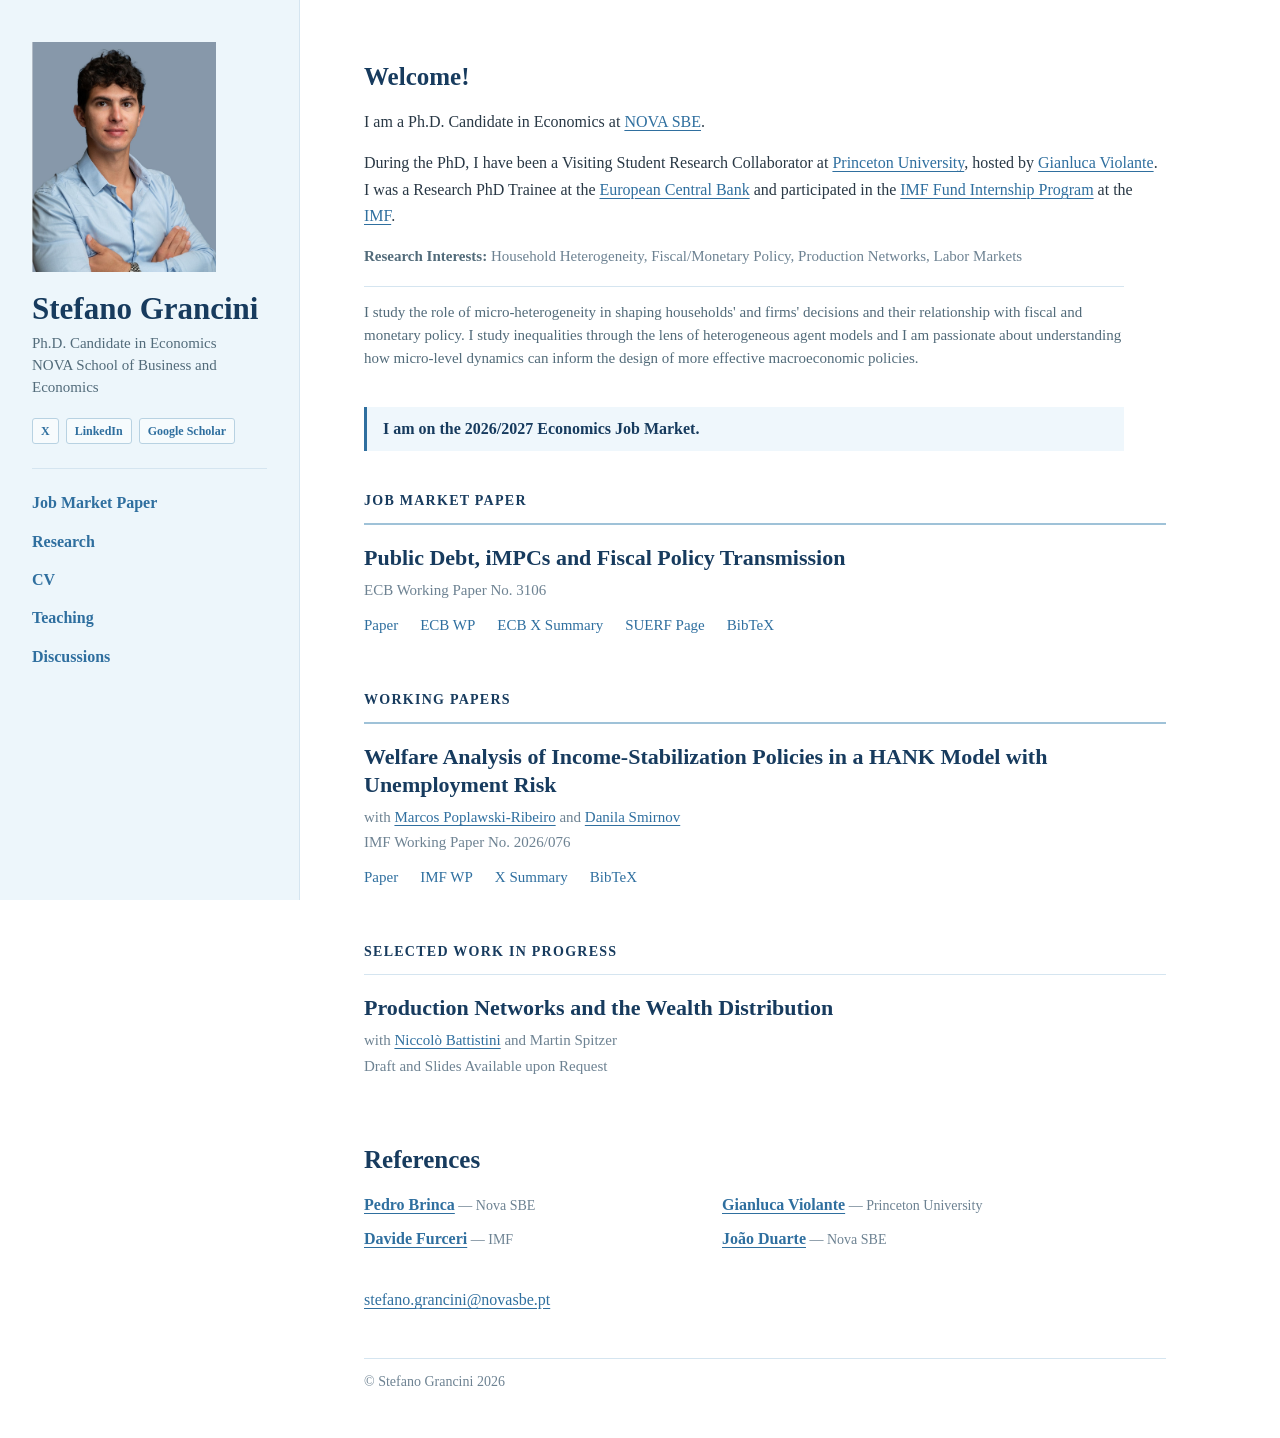
==== index.html @ c10cb844 "Remove redundant JMP resource links" ====
<!doctype html>
<html lang="en">
<head>
  <meta charset="utf-8">
  <meta name="viewport" content="width=device-width,initial-scale=1">
  <title>Stefano Grancini | Economist</title>
  <meta name="description" content="Stefano Grancini is a Ph.D. Candidate in Economics at NOVA School of Business and Economics, researching household heterogeneity and macroeconomic policy.">
  <link rel="canonical" href="https://www.stefanograncini.com/">
  <meta property="og:type" content="profile">
  <meta property="og:title" content="Stefano Grancini | Economist">
  <meta property="og:description" content="Ph.D. Candidate in Economics at NOVA School of Business and Economics, researching household heterogeneity and macroeconomic policy.">
  <meta property="og:url" content="https://www.stefanograncini.com/">
  <link rel="stylesheet" href="assets/css/site.css?v=caf388e6">
  <script type="application/ld+json">
    {
      "@context": "https://schema.org",
      "@type": "Person",
      "name": "Stefano Grancini",
      "url": "https://www.stefanograncini.com/",
      "jobTitle": "Ph.D. Candidate in Economics",
      "sameAs": [
        "https://www.linkedin.com/in/stefanograncini/",
        "https://x.com/SGrancini",
        "https://scholar.google.com/citations?user=G8B_nNYAAAAJ"
      ],
      "affiliation": {
        "@type": "CollegeOrUniversity",
        "name": "NOVA School of Business and Economics",
        "url": "https://www.novasbe.unl.pt/"
      }
    }
  </script>
</head>
<body>
  <div class="site">
    <aside class="rail">
      <img class="portrait" src="assets/images/stefano-grancini.png" alt="Stefano Grancini">
      <h1 class="name"><a class="home-link" href="./">Stefano Grancini</a></h1>
      <p class="position">Ph.D. Candidate in Economics<br>NOVA School of Business and Economics</p>
      <div class="profiles" aria-label="Academic and social profiles">
        <a href="https://x.com/SGrancini" target="_blank" rel="noopener noreferrer" aria-label="Stefano Grancini on X">X</a>
        <a href="https://www.linkedin.com/in/stefanograncini/" target="_blank" rel="noopener noreferrer" aria-label="Stefano Grancini on LinkedIn">LinkedIn</a>
        <a href="https://scholar.google.com/citations?user=G8B_nNYAAAAJ" target="_blank" rel="noopener noreferrer" aria-label="Stefano Grancini on Google Scholar">Google Scholar</a>
      </div>
      <nav class="railnav" aria-label="Primary navigation">
        <a href="https://jmp.stefanograncini.com/paper.pdf">Job Market Paper</a>
        <a href="research/">Research</a>
        <a href="cv/">CV</a>
        <a href="teaching/">Teaching</a>
        <a href="discussions/">Discussions</a>
      </nav>
    </aside>

    <main class="content">
      <div class="intro">
        <h1 class="welcome-title">Welcome!</h1>
        <p>I am a Ph.D. Candidate in Economics at <a href="https://www.novasbe.unl.pt/en/programs/phds/phd-in-economics-finance/overview">NOVA SBE</a>.</p>
        <p>During the PhD, I have been a Visiting Student Research Collaborator at <a href="https://www.princeton.edu/">Princeton University</a>, hosted by <a href="https://violante.economics.princeton.edu/">Gianluca Violante</a>. I was a Research PhD Trainee at the <a href="https://www.ecb.europa.eu/pub/economic-research/html/index.en.html">European Central Bank</a> and participated in the <a href="https://www.imf.org/en/About/Recruitment/working-at-the-imf/fund-internship-program">IMF Fund Internship Program</a> at the <a href="https://www.imf.org/en/Home">IMF</a>.</p>
        <p class="interests"><strong>Research Interests:</strong> Household Heterogeneity, Fiscal/Monetary Policy, Production Networks, Labor Markets</p>
        <p class="research-focus">I study the role of micro-heterogeneity in shaping households' and firms' decisions and their relationship with fiscal and monetary policy. I study inequalities through the lens of heterogeneous agent models and I am passionate about understanding how micro-level dynamics can inform the design of more effective macroeconomic policies.</p>
        <p class="market">I am on the 2026/2027 Economics Job Market.</p>
      </div>

      <section>
        <p class="section-label">Job Market Paper</p>
        <article class="paper">
          <h2><a class="paper-title-link" href="https://jmp.stefanograncini.com/paper.pdf">Public Debt, iMPCs and Fiscal Policy Transmission</a></h2>
          <p class="meta">ECB Working Paper No. 3106</p>
          <div class="paper-links">
            <a href="https://jmp.stefanograncini.com/paper.pdf">Paper</a>
            <a href="https://www.ecb.europa.eu/pub/pdf/scpwps/ecb.wp3106~d78ff7ac24.en.pdf">ECB WP</a>
            <a href="https://x.com/ECB_Research/status/1979112643198591171" target="_blank" rel="noopener noreferrer">ECB X Summary</a>
            <a href="https://www.suerf.org/publications/suerf-policy-notes-and-briefs/when-high-debt-dampens-fiscal-power-how-public-debt-shapes-impcs-and-fiscal-transmission/">SUERF Page</a>
            <a href="assets/documents/public-debt-impcs-fiscal-policy-transmission.bib">BibTeX</a>
          </div>
        </article>
      </section>

      <section>
        <h2 class="section-label">Working Papers</h2>
        <article class="paper">
          <h2><a class="paper-title-link" href="https://www.imf.org/-/media/files/publications/wp/2026/english/wpiea2026076-source-pdf.pdf">Welfare Analysis of Income-Stabilization Policies in a HANK Model with Unemployment Risk</a></h2>
          <p class="coauthors">with <a href="https://sites.google.com/site/marcospoplawskiribeiro/home">Marcos Poplawski-Ribeiro</a> and <a href="https://www.danilasmirnov.com/">Danila Smirnov</a></p>
          <p class="meta">IMF Working Paper No. 2026/076</p>
          <div class="paper-links">
            <a href="https://www.imf.org/-/media/files/publications/wp/2026/english/wpiea2026076-source-pdf.pdf">Paper</a>
            <a href="https://www.imf.org/en/publications/wp/issues/2026/04/10/welfare-analysis-of-income-stabilization-policies-in-a-hank-model-with-unemployment-risk-575354">IMF WP</a>
            <a href="https://x.com/SGrancini/status/2042990411459784709" target="_blank" rel="noopener noreferrer">X Summary</a>
            <a href="assets/documents/welfare-income-stabilization-hank.bib">BibTeX</a>
          </div>
        </article>

        <h2 class="section-label">Selected Work in Progress</h2>
        <article class="paper">
          <h2>Production Networks and the Wealth Distribution</h2>
          <p class="coauthors">with <a href="https://www.ecb.europa.eu/pub/research/authors/profiles/niccolo-battistini.en.html">Niccolò Battistini</a> and Martin Spitzer</p>
          <p class="meta">Draft and Slides Available upon Request</p>
        </article>
      </section>

      <section>
        <h2 class="references-title">References</h2>
        <div class="refs">
          <p><a class="ref-name" href="https://pedrobrinca.pt/research/">Pedro Brinca</a><span class="ref-affiliation"> — Nova SBE</span></p>
          <p><a class="ref-name" href="https://violante.economics.princeton.edu/">Gianluca Violante</a><span class="ref-affiliation"> — Princeton University</span></p>
          <p><a class="ref-name" href="https://scholar.google.com/citations?user=kx7wu10AAAAJ&amp;hl=it&amp;oi=ao">Davide Furceri</a><span class="ref-affiliation"> — IMF</span></p>
          <p><a class="ref-name" href="https://jbduarte.com/">João Duarte</a><span class="ref-affiliation"> — Nova SBE</span></p>
        </div>
      </section>

      <p class="contact"><a href="mailto:stefano.grancini@novasbe.pt">stefano.grancini@novasbe.pt</a></p>
      <footer>© Stefano Grancini 2026</footer>
    </main>
  </div>
</body>
</html>
---- assets/css/site.css ----
:root {
  --page: #ffffff;
  --rail: #edf6fb;
  --heading: #173b5e;
  --text: #293845;
  --link: #2f6f9f;
  --muted: #6d8292;
  --line: #d5e5f0;
  --highlight: #eff7fc;
  --serif: Georgia, "Times New Roman", serif;
  --sans: Georgia, "Times New Roman", serif;
}

* { box-sizing: border-box; }

html { background: var(--page); }

body {
  margin: 0;
  background: var(--page);
  color: var(--text);
  font: 16px/1.65 var(--serif);
}

a {
  color: var(--link);
  text-underline-offset: 3px;
  text-decoration-thickness: 1px;
}

a:focus-visible {
  outline: 2px solid var(--link);
  outline-offset: 4px;
  border-radius: 1px;
}

.site {
  display: grid;
  grid-template-columns: 300px minmax(0, 1fr);
  min-height: 100vh;
}

.rail {
  position: sticky;
  top: 0;
  height: 100vh;
  padding: 42px 32px;
  background: var(--rail);
  border-right: 1px solid var(--line);
  color: var(--heading);
}

.portrait {
  display: block;
  width: 184px;
  max-height: 230px;
  object-fit: cover;
  margin: 0 0 20px;
}

.name {
  margin: 0 0 8px;
  color: var(--heading);
  font: 700 31px/1.08 var(--serif);
}

.home-link {
  color: inherit;
  text-decoration: none;
}

.home-link:hover,
.home-link:focus-visible {
  color: var(--link);
  text-decoration: underline;
  text-decoration-color: #91b9d3;
}

.position {
  margin: 0;
  color: #526b7a;
  font-size: 15px;
  line-height: 1.45;
}

.profiles {
  display: flex;
  flex-wrap: wrap;
  gap: 7px;
  margin: 19px 0 24px;
  font: 600 12px/1.2 var(--sans);
}

.profiles a {
  padding: 5px 8px;
  border: 1px solid #b8d2e2;
  border-radius: 3px;
  background: rgba(255, 255, 255, .55);
  color: var(--link);
  text-decoration: none;
}

.profiles a:hover {
  background: #ffffff;
  border-color: #91b9d3;
  text-decoration: underline;
}

.railnav {
  display: grid;
  gap: 12px;
  padding-top: 21px;
  border-top: 1px solid var(--line);
}

.railnav a {
  width: fit-content;
  color: var(--link);
  font-weight: 700;
  text-decoration: none;
}

.railnav a:hover { text-decoration: underline; }

.railnav a.active {
  color: var(--heading);
  text-decoration: underline;
  text-decoration-color: #91b9d3;
  text-decoration-thickness: 2px;
}

.content {
  width: 100%;
  max-width: 930px;
  padding: 62px 64px 48px;
}

.intro {
  max-width: 810px;
  margin-bottom: 42px;
  font-size: 16px;
  line-height: 1.65;
}

.intro p { margin: 0 0 15px; }

.welcome-title {
  margin: 0 0 17px;
  color: var(--heading);
  font: 700 25px/1.2 var(--serif);
}

.intro .market {
  max-width: 760px;
  margin-top: 36px;
  padding: 9px 14px 9px 16px;
  background: var(--highlight);
  border-left: 3px solid var(--link);
  color: var(--heading);
  font-family: var(--sans);
  font-weight: 600;
}

.interests {
  color: var(--muted);
  font: 15px/1.55 var(--sans);
}

.interests strong { color: #526b7a; }

.intro .research-focus {
  max-width: 760px;
  margin: 18px 0 0;
  padding-top: 14px;
  border-top: 1px solid var(--line);
  color: #526b7a;
  font: 15px/1.55 var(--sans);
}

.paper-links {
  display: flex;
  flex-wrap: wrap;
  gap: 22px;
  margin: 15px 0;
  font: 15px var(--sans);
}

.paper-links a { text-decoration: none; }
.paper-links a:hover { text-decoration: underline; }

.section-label {
  margin: 0 0 14px;
  color: var(--heading);
  font: 700 14px var(--sans);
  letter-spacing: .09em;
  text-transform: uppercase;
}

.paper {
  margin: 0 0 22px;
  padding: 19px 0 21px;
  border-top: 1px solid var(--line);
}

.paper:first-of-type { border-top: 2px solid #9fc2d8; }

.paper h2,
.teaching-entry h2 {
  margin: 0 0 7px;
  color: var(--heading);
  font: 700 22px/1.28 var(--serif);
}

.paper-title-link {
  color: inherit;
  text-decoration: none;
  cursor: pointer;
}

.paper-title-link:hover,
.paper-title-link:focus-visible {
  color: var(--link);
  text-decoration: underline;
  text-decoration-color: #91b9d3;
}

.meta,
.coauthors,
.presentations {
  margin: 3px 0;
  color: var(--muted);
  font: 15px/1.5 var(--sans);
}

.abstract {
  max-width: 810px;
  margin-top: 18px;
  padding-top: 17px;
  border-top: 1px solid var(--line);
}

.abstract p {
  margin: 0;
  text-indent: 0;
}

details {
  margin-top: 15px;
  color: var(--muted);
  font-size: 15px;
}

summary {
  width: fit-content;
  color: var(--link);
  cursor: pointer;
}

.page-title {
  margin: 0 0 17px;
  color: var(--heading);
  font: 700 30px/1.2 var(--serif);
}

.references-title {
  margin: 44px 0 17px;
  color: var(--heading);
  font: 700 25px/1.2 var(--serif);
}

.refs {
  max-width: 680px;
  display: grid;
  grid-template-columns: repeat(2, minmax(0, 1fr));
  column-gap: 36px;
  row-gap: 8px;
}

.refs p {
  margin: 0;
}

.ref-name { font-weight: 700; }
.ref-affiliation { color: var(--muted); font: 14px var(--sans); }
.contact { margin: 34px 0 0; font-family: var(--sans); }

.page-heading {
  margin-bottom: 32px;
}

.page-heading .page-title {
  margin: 0 0 8px;
}

.page-heading p {
  margin: 0;
  color: var(--muted);
  font-family: var(--sans);
}

.teaching-list,
.discussion-list { max-width: 760px; }

.teaching-entry {
  padding: 20px 0 22px;
  border-top: 1px solid var(--line);
}

.teaching-entry:first-child { border-top: 2px solid #9fc2d8; }

.teaching-entry h2 { font-size: 21px; }

.teaching-entry p,
.discussion-author {
  margin: 0;
  color: var(--muted);
  font: 15px/1.5 var(--sans);
}

.discussion-list .paper { margin-bottom: 0; }

.cv-highlights {
  max-width: 760px;
  display: grid;
  grid-template-columns: repeat(2, minmax(0, 1fr));
  gap: 12px 28px;
  margin: 0 0 38px;
}

.cv-highlight {
  padding: 15px 0 17px;
  border-top: 1px solid var(--line);
}

.cv-highlight h2 {
  margin: 0 0 5px;
  color: var(--heading);
  font: 700 18px/1.3 var(--serif);
}

.cv-highlight p {
  margin: 0;
  color: var(--muted);
  font: 14px/1.5 var(--sans);
}

.cv-preview-link {
  display: block;
  max-width: 620px;
  margin: 0 0 12px;
  border: 1px solid var(--line);
  background: #ffffff;
  box-shadow: 0 8px 24px rgba(23, 59, 94, .08);
}

.cv-preview-link img {
  display: block;
  width: 100%;
  height: auto;
}

.cv-download {
  margin: 0 0 42px;
  font: 14px var(--sans);
}

.conference-years {
  max-width: 810px;
}

.conference-year {
  display: grid;
  grid-template-columns: 64px minmax(0, 1fr);
  gap: 20px;
  padding: 19px 0 21px;
  border-top: 1px solid var(--line);
}

.conference-year:first-child { border-top: 2px solid #9fc2d8; }

.conference-year h3 {
  margin: 0;
  color: var(--heading);
  font: 700 17px var(--sans);
}

.conference-year ul {
  margin: 0;
  padding-left: 19px;
}

.conference-year li { margin: 0 0 7px; }
.conference-note { color: var(--muted); font: 13px/1.5 var(--sans); }

.error-page .page-title { margin-bottom: 12px; }

footer {
  margin-top: 45px;
  padding-top: 15px;
  border-top: 1px solid var(--line);
  color: var(--muted);
  font: 14px var(--sans);
}

@media (max-width: 1024px) {
  .site { grid-template-columns: 270px minmax(0, 1fr); }
  .rail { padding: 36px 28px; }
  .content { padding: 52px 48px 44px; }
}

@media (max-width: 760px) {
  .site { display: block; }

  .rail {
    position: static;
    height: auto;
    padding: 28px;
    border-right: 0;
    border-bottom: 1px solid var(--line);
  }

  .portrait {
    width: 150px;
    max-height: 188px;
  }

  .railnav {
    display: flex;
    flex-wrap: wrap;
    gap: 13px 22px;
  }

  .content { padding: 40px 28px; }
  .refs { grid-template-columns: 1fr; }
  .cv-highlights { grid-template-columns: 1fr; }
}

@media (max-width: 420px) {
  .rail { padding: 24px; }
  .content { padding: 34px 24px 40px; }
  .name { font-size: 29px; }
  .page-title { font-size: 28px; }
  .market { margin-left: -4px; }
  .conference-year { grid-template-columns: 1fr; gap: 8px; }
}
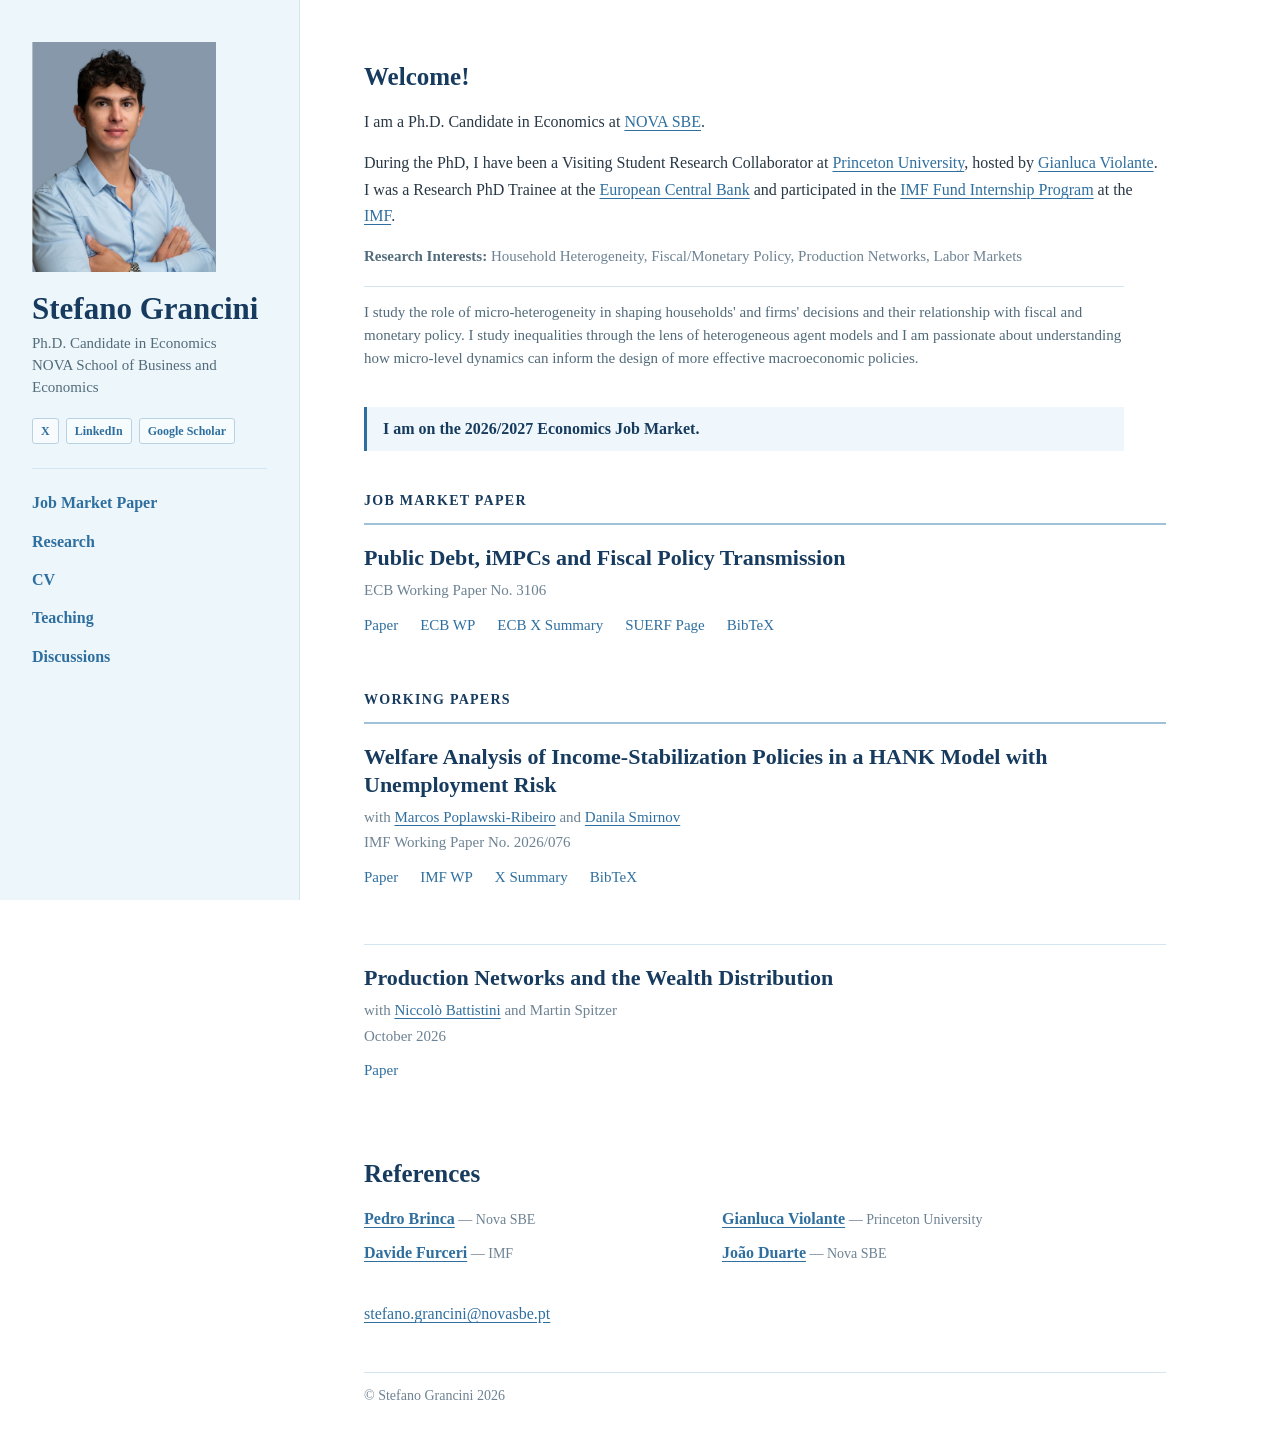
==== commit 9ef10488: "Publish Production Networks and the Wealth Distribution (Oct 2026) under Working Papers Co-Authored-" ====
--- a/index.html
+++ b/index.html
@@ -90,11 +90,13 @@
           </div>
         </article>
 
-        <h2 class="section-label">Selected Work in Progress</h2>
         <article class="paper">
-          <h2>Production Networks and the Wealth Distribution</h2>
+          <h2><a class="paper-title-link" href="assets/documents/production-networks-wealth-distribution.pdf">Production Networks and the Wealth Distribution</a></h2>
           <p class="coauthors">with <a href="https://www.ecb.europa.eu/pub/research/authors/profiles/niccolo-battistini.en.html">Niccolò Battistini</a> and Martin Spitzer</p>
-          <p class="meta">Draft and Slides Available upon Request</p>
+          <p class="meta">October 2026</p>
+          <div class="paper-links">
+            <a href="assets/documents/production-networks-wealth-distribution.pdf">Paper</a>
+          </div>
         </article>
       </section>
 
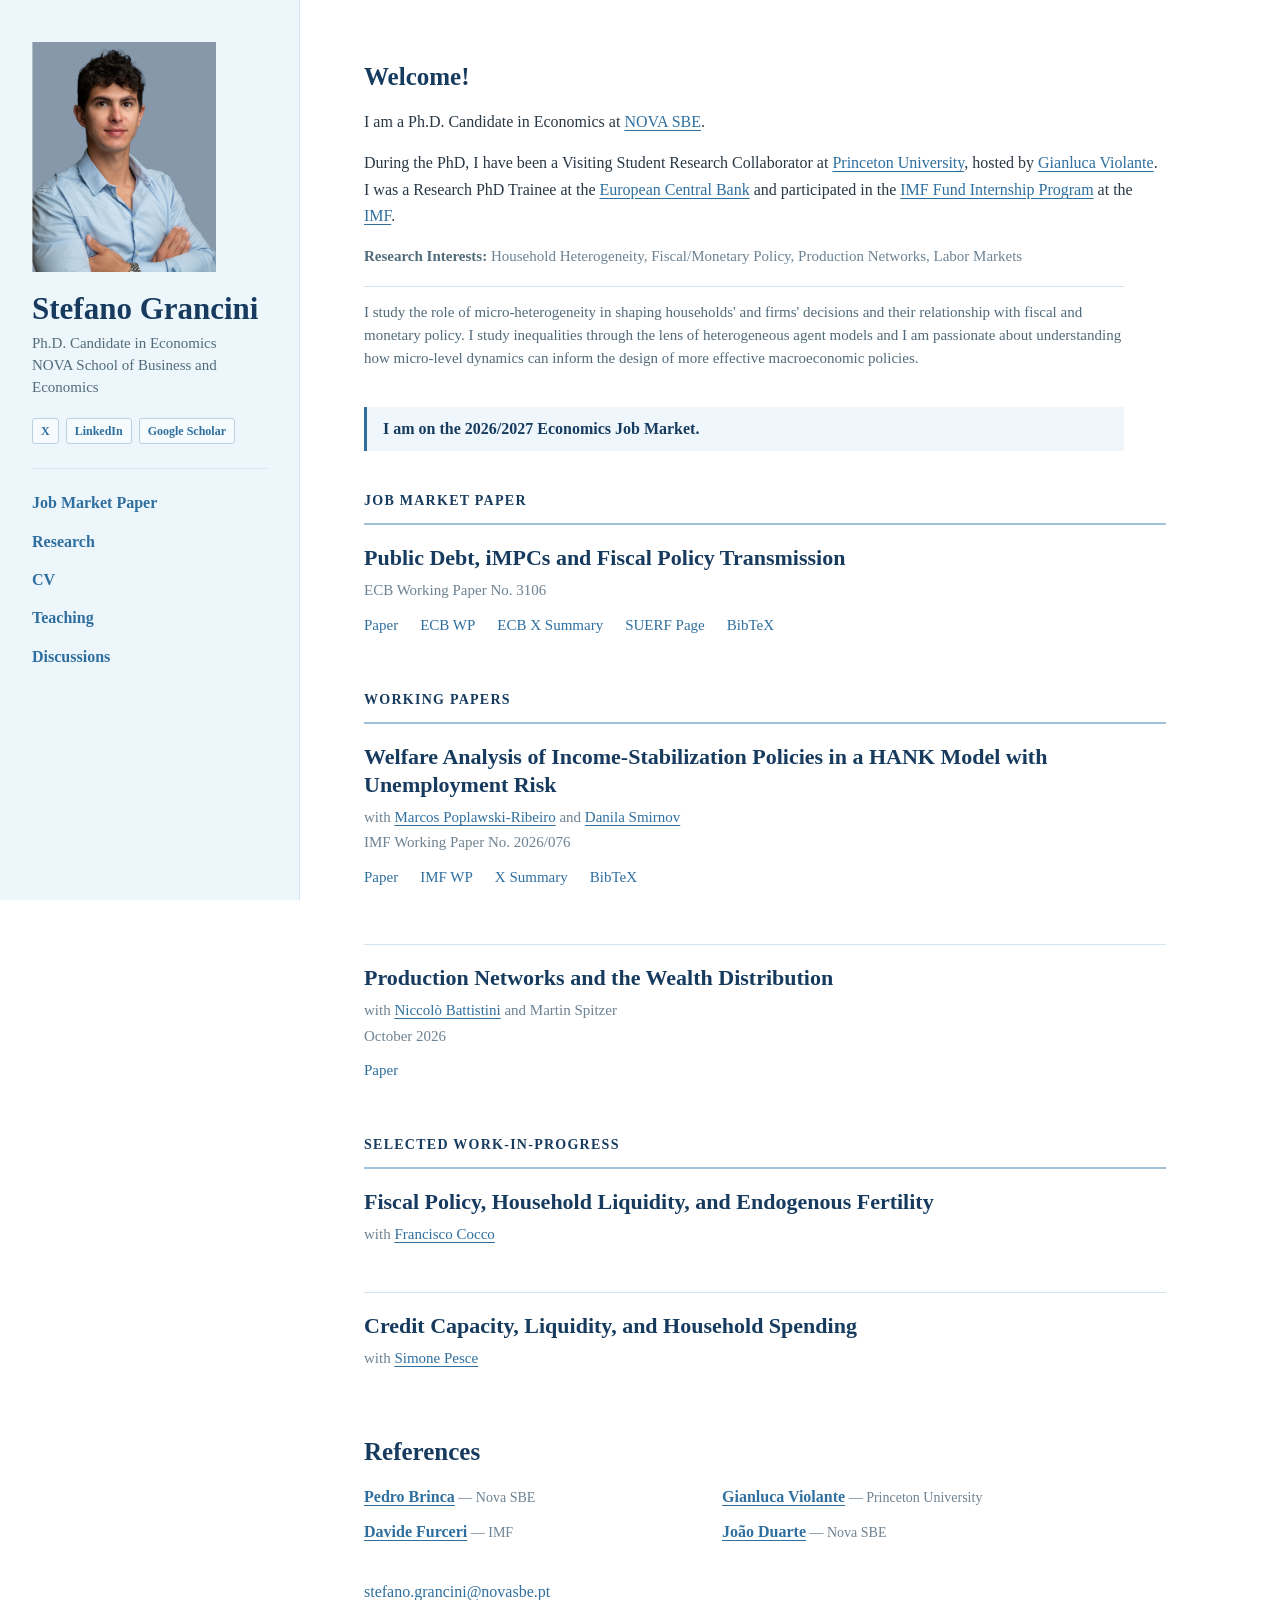
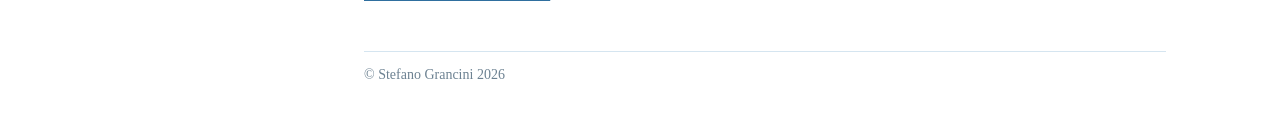
==== commit db77e541: "Add Selected Work-in-Progress section to homepage and research page Co-Authored-By: Claude Opus 5.5 " ====
--- a/index.html
+++ b/index.html
@@ -101,6 +101,19 @@
       </section>
 
       <section>
+        <h2 class="section-label">Selected Work-in-Progress</h2>
+        <article class="paper">
+          <h2>Fiscal Policy, Household Liquidity, and Endogenous Fertility</h2>
+          <p class="coauthors">with <a href="https://fmcocco.github.io/">Francisco Cocco</a></p>
+        </article>
+
+        <article class="paper">
+          <h2>Credit Capacity, Liquidity, and Household Spending</h2>
+          <p class="coauthors">with <a href="https://www.simone-pesce.com/">Simone Pesce</a></p>
+        </article>
+      </section>
+
+      <section>
         <h2 class="references-title">References</h2>
         <div class="refs">
           <p><a class="ref-name" href="https://pedrobrinca.pt/research/">Pedro Brinca</a><span class="ref-affiliation"> — Nova SBE</span></p>
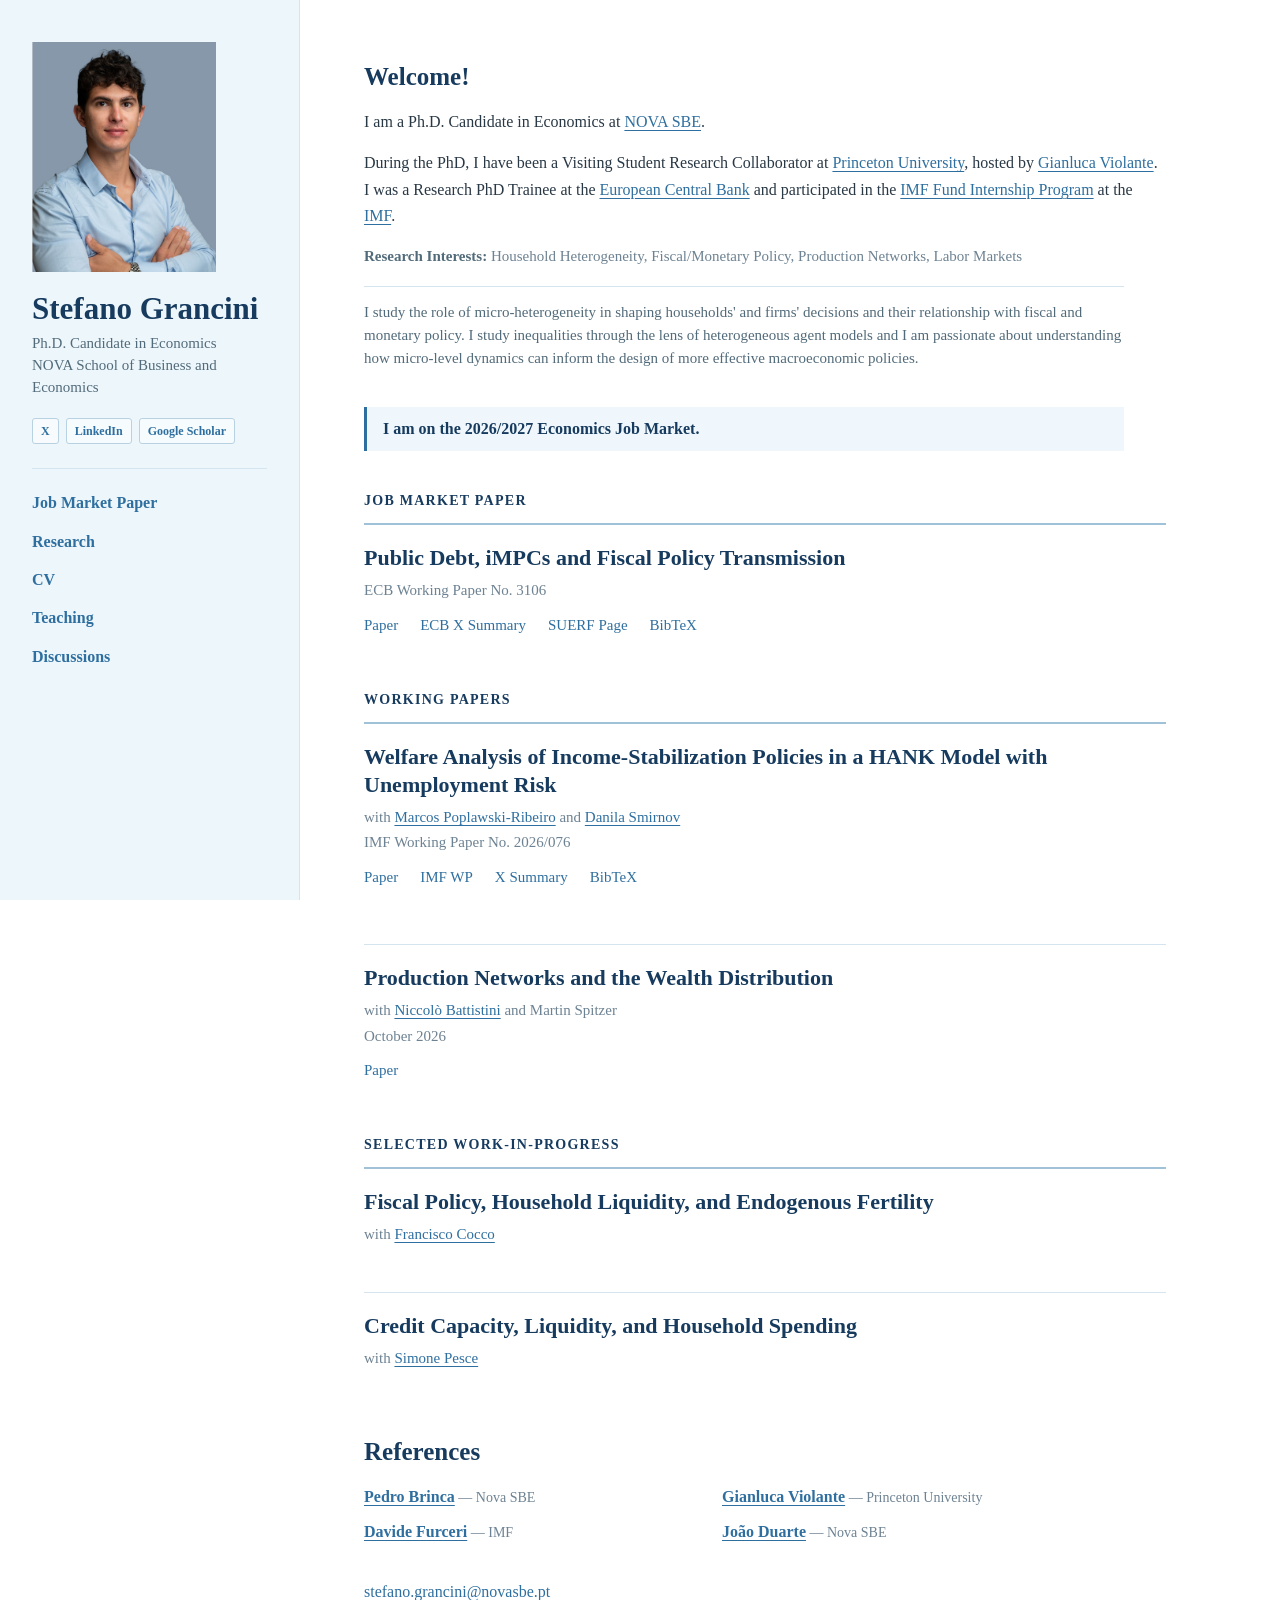
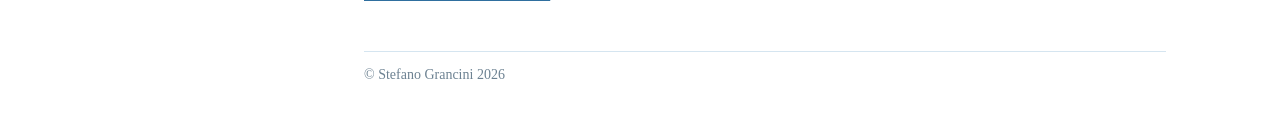
==== commit ecb12f69: "Remove ECB WP link from JMP entry on homepage and research page Co-Authored-By: Claude Opus 5.5 <nor" ====
--- a/index.html
+++ b/index.html
@@ -68,7 +68,6 @@
           <p class="meta">ECB Working Paper No. 3106</p>
           <div class="paper-links">
             <a href="https://jmp.stefanograncini.com/paper.pdf">Paper</a>
-            <a href="https://www.ecb.europa.eu/pub/pdf/scpwps/ecb.wp3106~d78ff7ac24.en.pdf">ECB WP</a>
             <a href="https://x.com/ECB_Research/status/1979112643198591171" target="_blank" rel="noopener noreferrer">ECB X Summary</a>
             <a href="https://www.suerf.org/publications/suerf-policy-notes-and-briefs/when-high-debt-dampens-fiscal-power-how-public-debt-shapes-impcs-and-fiscal-transmission/">SUERF Page</a>
             <a href="assets/documents/public-debt-impcs-fiscal-policy-transmission.bib">BibTeX</a>
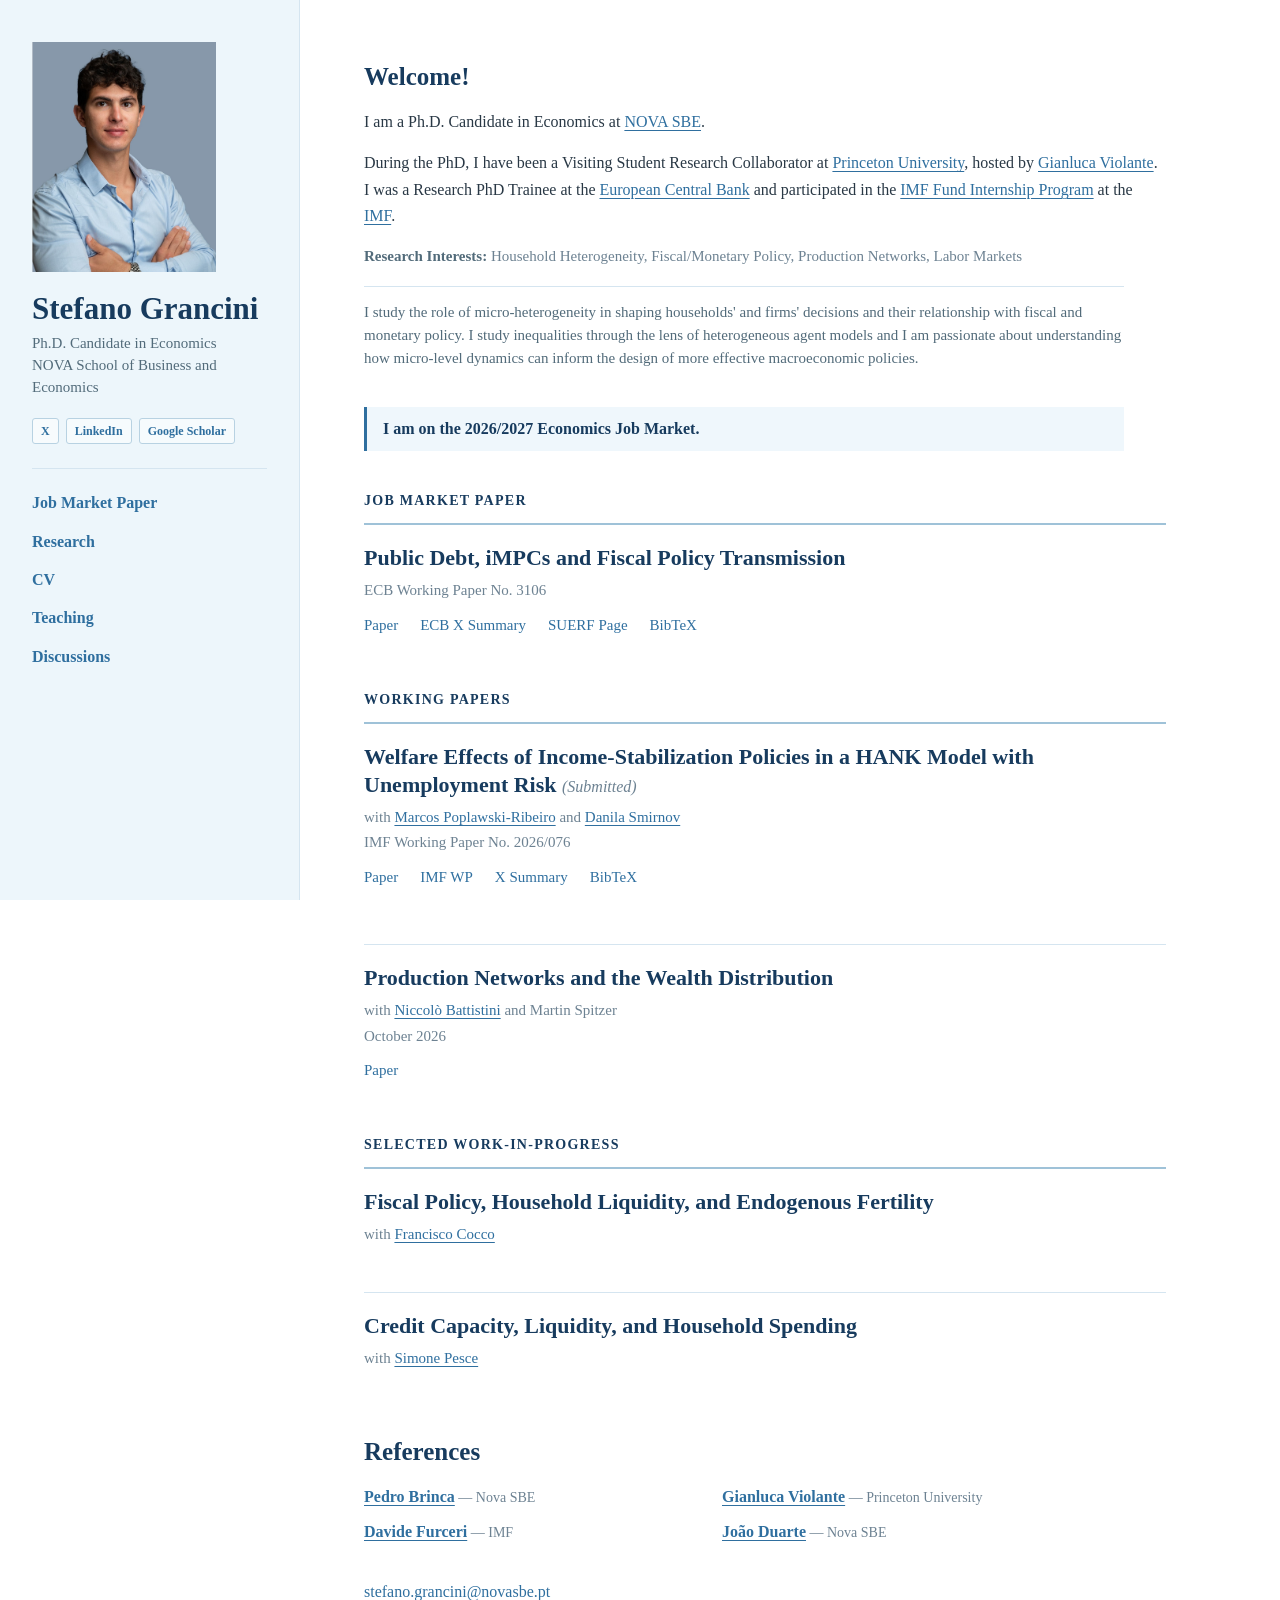
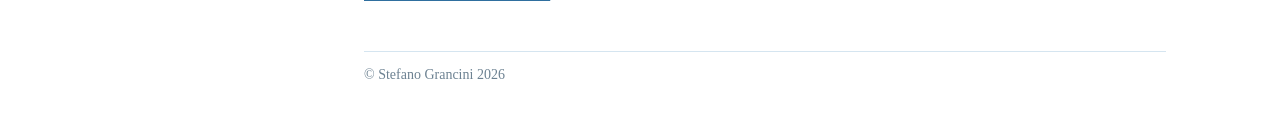
==== commit bd119439: "Rename welfare paper to 'Welfare Effects of ...' and mark it Submitted Update the title on the homep" ====
--- a/index.html
+++ b/index.html
@@ -78,7 +78,7 @@
       <section>
         <h2 class="section-label">Working Papers</h2>
         <article class="paper">
-          <h2><a class="paper-title-link" href="https://www.imf.org/-/media/files/publications/wp/2026/english/wpiea2026076-source-pdf.pdf">Welfare Analysis of Income-Stabilization Policies in a HANK Model with Unemployment Risk</a></h2>
+          <h2><a class="paper-title-link" href="https://www.imf.org/-/media/files/publications/wp/2026/english/wpiea2026076-source-pdf.pdf">Welfare Effects of Income-Stabilization Policies in a HANK Model with Unemployment Risk</a> <span class="paper-status">(Submitted)</span></h2>
           <p class="coauthors">with <a href="https://sites.google.com/site/marcospoplawskiribeiro/home">Marcos Poplawski-Ribeiro</a> and <a href="https://www.danilasmirnov.com/">Danila Smirnov</a></p>
           <p class="meta">IMF Working Paper No. 2026/076</p>
           <div class="paper-links">
--- a/assets/css/site.css
+++ b/assets/css/site.css
@@ -224,6 +224,12 @@
   text-decoration-color: #91b9d3;
 }
 
+.paper-status {
+  color: var(--muted);
+  font: italic 400 16px/1.28 var(--sans);
+  white-space: nowrap;
+}
+
 .meta,
 .coauthors,
 .presentations {
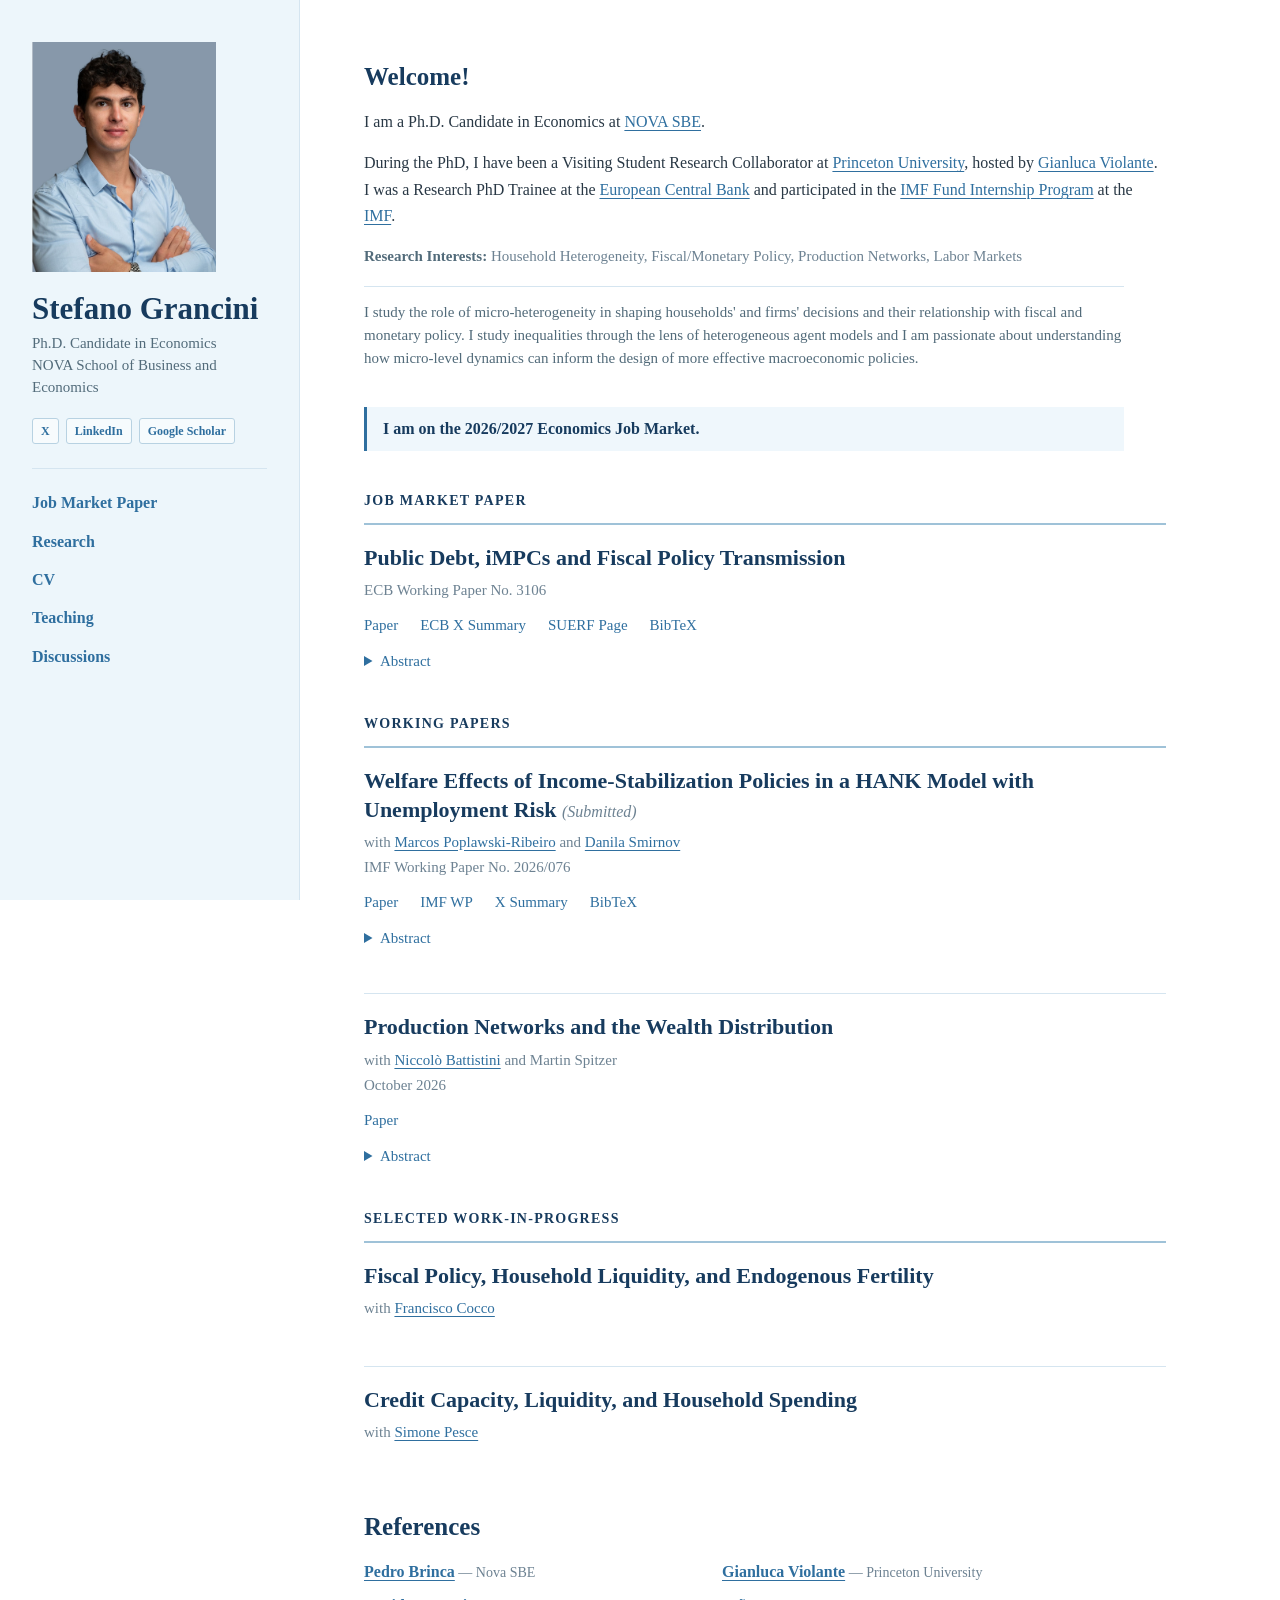
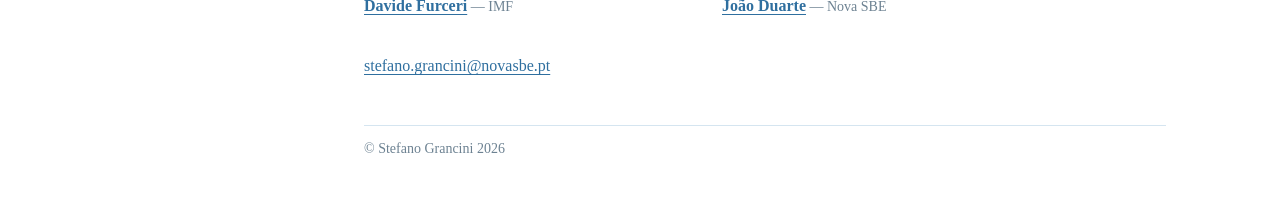
==== commit c676a60b: "Add abstract toggles on homepage and update abstracts from Nov 2026 paper versions Homepage: collaps" ====
--- a/index.html
+++ b/index.html
@@ -72,6 +72,12 @@
             <a href="https://www.suerf.org/publications/suerf-policy-notes-and-briefs/when-high-debt-dampens-fiscal-power-how-public-debt-shapes-impcs-and-fiscal-transmission/">SUERF Page</a>
             <a href="assets/documents/public-debt-impcs-fiscal-policy-transmission.bib">BibTeX</a>
           </div>
+          <details>
+            <summary>Abstract</summary>
+            <div class="abstract">
+              <p>I study how public debt shapes fiscal policy transmission. Using local projections for the United States, I find that government spending has smaller effects on output and consumption when households hold more government debt relative to GDP. To understand this finding, I develop a heterogeneous-agent New Keynesian model in which government bonds provide households with safe assets for self-insurance. A larger bond supply raises the equilibrium real return, changes the distribution of liquid assets, and lowers intertemporal marginal propensities to consume (iMPCs), weakening the private-consumption amplification of government spending. The decline in iMPCs arises through a policy-function channel (repricing) and a distributional channel. Repricing captures the effect of changes in real rates and taxes on household consumption-saving rules, while the distributional channel reflects how higher public debt shifts households away from constrained, high-iMPC states. A decomposition shows that each channel explains about half of the decline in iMPCs, and the real rate accounts for almost all of the repricing channel. Fiscal effectiveness therefore depends not only on public debt itself, but also on how it affects household liquidity and equilibrium prices.</p>
+            </div>
+          </details>
         </article>
       </section>
 
@@ -87,6 +93,12 @@
             <a href="https://x.com/SGrancini/status/2042990411459784709" target="_blank" rel="noopener noreferrer">X Summary</a>
             <a href="assets/documents/welfare-income-stabilization-hank.bib">BibTeX</a>
           </div>
+          <details>
+            <summary>Abstract</summary>
+            <div class="abstract">
+              <p>Understanding how policies can stabilize household welfare during recessions requires a framework that captures household heterogeneity, unemployment risk, and general-equilibrium labor market dynamics. We study a contractionary demand shock in a Heterogeneous-Agent New-Keynesian model with search-and-matching friction on the labor market (HANK-SAM) and compare the effectiveness of alternative income-stabilization policies. Using a common fiscal envelope, we compare increases in unemployment insurance generosity, targeted transfers to hand-to-mouth households, and labor-income tax cuts. Policy effectiveness is assessed through aggregate household welfare, measured in consumption-equivalent variation units. In an economy calibrated to U.S. data, unemployment insurance and labor-income tax cuts generate larger welfare gains than targeted transfers under realized fiscal costs. We also compare a state-contingent rule with an ad hoc policy path for each instrument, conditional on the downturn having occurred. The two forms of implementations generate similar welfare gains once direct fiscal costs are equalized.</p>
+            </div>
+          </details>
         </article>
 
         <article class="paper">
@@ -96,6 +108,12 @@
           <div class="paper-links">
             <a href="assets/documents/production-networks-wealth-distribution.pdf">Paper</a>
           </div>
+          <details>
+            <summary>Abstract</summary>
+            <div class="abstract">
+              <p>This paper studies how production networks shape household liquid wealth inequality. In a heterogeneous-agent economy with input-output linkages, we characterize the Consumer Leontief Multiplier (CLM) as a sufficient statistic for labor intensity under the model’s production and demand assumptions. A higher CLM lowers labor intensity as the real unit profit rises relative to the real wage. In calibrated counterfactuals, network changes that raise the CLM increase liquid wealth inequality under benchmark dividend incidence. The effect depends on households’ general equilibrium responses and the distribution of dividends: incidence favoring high-skill households amplifies inequality, whereas equal incidence can reverse the effect. Further, we validate these model predictions on the basis of descriptive empirical evidence. Both country-specific calibrations and panel evidence for European economies are consistent with the relationships between production network structure, income allocation, and the household wealth distribution: higher CLM is associated with lower labor intensity and greater concentration of wealth.</p>
+            </div>
+          </details>
         </article>
       </section>
 
@@ -117,7 +135,7 @@
         <div class="refs">
           <p><a class="ref-name" href="https://pedrobrinca.pt/research/">Pedro Brinca</a><span class="ref-affiliation"> — Nova SBE</span></p>
           <p><a class="ref-name" href="https://violante.economics.princeton.edu/">Gianluca Violante</a><span class="ref-affiliation"> — Princeton University</span></p>
-          <p><a class="ref-name" href="https://scholar.google.com/citations?user=kx7wu10AAAAJ&amp;hl=it&amp;oi=ao">Davide Furceri</a><span class="ref-affiliation"> — IMF</span></p>
+          <p><a class="ref-name" href="https://www.imf.org/en/research/researcher-cv/author/furceri-davide">Davide Furceri</a><span class="ref-affiliation"> — IMF</span></p>
           <p><a class="ref-name" href="https://jbduarte.com/">João Duarte</a><span class="ref-affiliation"> — Nova SBE</span></p>
         </div>
       </section>
